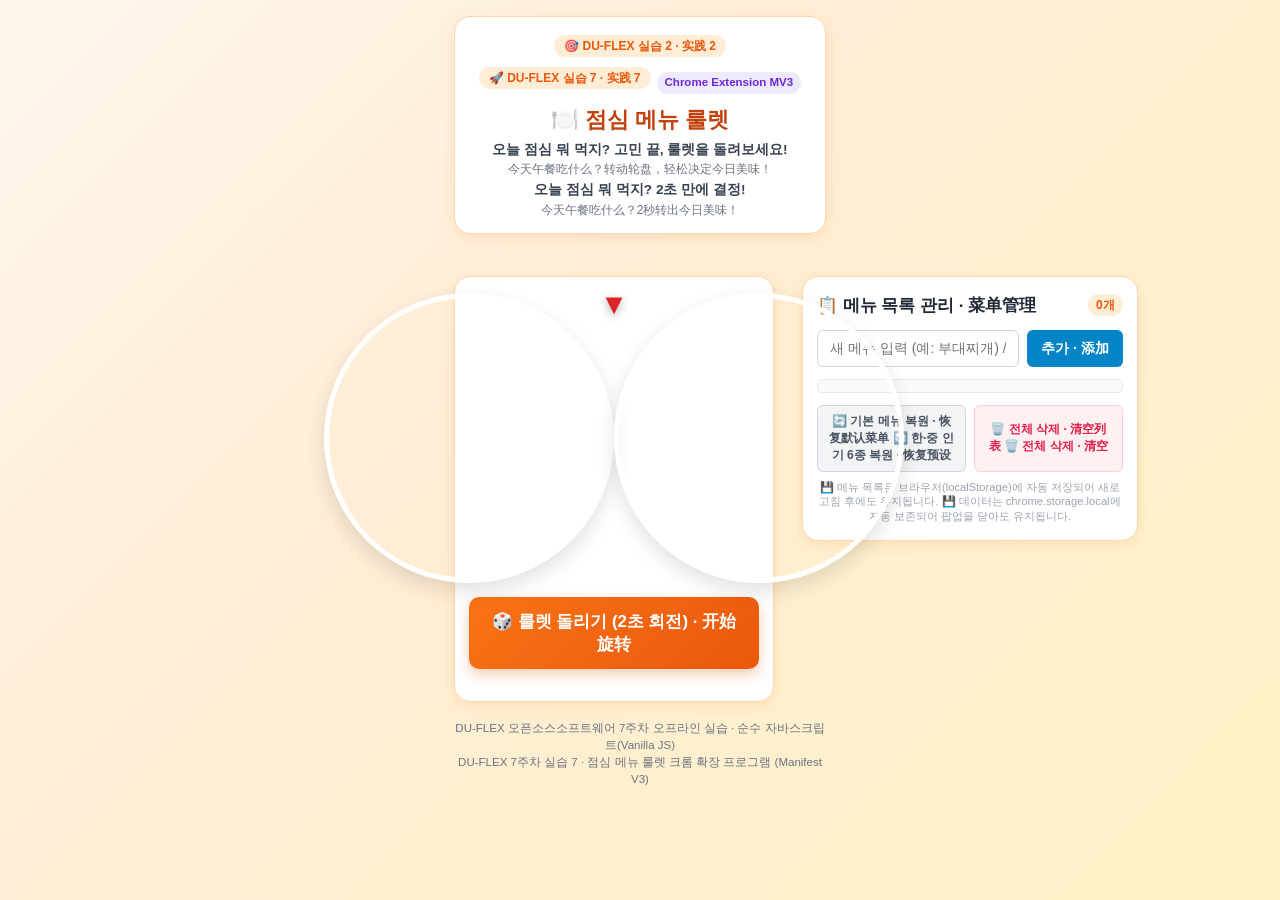
==== practice7/index.html @ 17f5cfd4 "feat: DU-FLEX Week 7 offline lab index portal and practices" ====
<!DOCTYPE html>
<html lang="ko">

<head>
  <meta charset="UTF-8">
  <meta name="viewport" content="width=device-width, initial-scale=1.0">
  <title>점심 메뉴 룰렛 | 午餐菜单轮盘</title>
  <title>점심 메뉴 룰렛 — 크롬 확장 프로그램 | 午餐轮盘扩展程序</title>
  <link rel="stylesheet" href="style.css">
</head>

<body>
  <div class="app-container">
    <div class="extension-container">
      <header class="app-header">
        <span class="badge">🎯 DU-FLEX 실습 2 · 实践 2</span>
        <div class="header-badge-row">
          <span class="badge">🚀 DU-FLEX 실습 7 · 实践 7</span>
          <span class="ext-badge">Chrome Extension MV3</span>
        </div>
        <h1>🍽️ 점심 메뉴 룰렛</h1>
        <p class="subtitle">오늘 점심 뭐 먹지? 고민 끝, 룰렛을 돌려보세요!</p>
        <p class="subtitle-zh">今天午餐吃什么？转动轮盘，轻松决定今日美味！</p>
        <p class="subtitle">오늘 점심 뭐 먹지? 2초 만에 결정!</p>
        <p class="subtitle-zh">今天午餐吃什么？2秒转出今日美味！</p>
      </header>

      <main class="main-content">
        <!-- 룰렛 영역 -->
        <section class="roulette-section">
          <div class="wheel-wrapper">
            <div class="pointer" aria-hidden="true">▼</div>
            <canvas id="wheelCanvas" width="420" height="420"></canvas>
            <canvas id="wheelCanvas" width="340" height="340"></canvas>
          </div>

          <button id="spinBtn" class="spin-button" type="button">
            🎲 룰렛 돌리기 (2초 회전) · 开始旋转
          </button>

          <!-- 결과 표시 카드 (기능 ②) -->
          <div id="resultCard" class="result-card hidden">
            <span class="result-label">🎉 오늘 추천 점심 메뉴 · 今日推荐午餐</span>
            <div id="resultText" class="result-text">---</div>
            <p class="result-desc">맛있게 드시고 든든한 하루 보내세요! / 祝您用餐愉快！</p>
            <p class="result-desc">맛있게 드시고 힘찬 하루 보내세요! / 祝您用餐愉快！</p>
          </div>
        </section>

        <!-- 메뉴 목록 관리 영역 (기능 ① & ③) -->
        <section class="menu-manager-section">
          <div class="manager-header">
            <h2>📋 메뉴 목록 관리 · 菜单管理</h2>
            <span id="menuCountBadge" class="count-badge">0개</span>
          </div>

          <!-- 메뉴 입력 폼 -->
          <form id="addMenuForm" class="add-form" onsubmit="return false;">
            <input type="text" id="menuInput" placeholder="새 메뉴 입력 (예: 부대찌개) / 输入新菜品"
              placeholder="메뉴명 입력 (예: 마라탕) / 输入菜品" maxlength="20" autocomplete="off" required />
            <button type="submit" id="addBtn" class="add-button">추가 · 添加</button>
          </form>

          <!-- 메뉴 목록 -->
          <div class="menu-list-container">
            <ul id="menuList" class="menu-list">
              <!-- 동적으로 렌더링 -->
            </ul>
          </div>

          <!-- 보조 버튼들 -->
          <!-- 관리 버튼 -->
          <div class="actions-footer">
            <button id="resetPresetBtn" class="secondary-btn" type="button">
              🔄 기본 메뉴 복원 · 恢复默认菜单
              🔄 한·중 인기 6종 복원 · 恢复预设
            </button>
            <button id="clearAllBtn" class="danger-btn" type="button">
              🗑️ 전체 삭제 · 清空列表
              🗑️ 전체 삭제 · 清空
            </button>
          </div>
          <p class="storage-notice">
            💾 메뉴 목록은 브라우저(localStorage)에 자동 저장되어 새로고침 후에도 유지됩니다.
            💾 데이터는 chrome.storage.local에 자동 보존되어 팝업을 닫아도 유지됩니다.
          </p>
        </section>
      </main>

      <footer class="app-footer">
        <p>DU-FLEX 오픈소스소프트웨어 7주차 오프라인 실습 · 순수 자바스크립트(Vanilla JS)</p>
        <p>DU-FLEX 7주차 실습 7 · 점심 메뉴 룰렛 크롬 확장 프로그램 (Manifest V3)</p>
      </footer>
    </div>

    <script src="app.js"></script>
</body>

</html>
---- practice7/style.css ----
/* ==========================================================================
   DU-FLEX 7주차 실습 2: 점심 메뉴 룰렛 (style.css)
   DU-FLEX 第7周实践 2：午餐菜单轮盘
   DU-FLEX 7주차 실습 7: 점심 메뉴 룰렛 크롬 확장 프로그램 (style.css)
   DU-FLEX 第7周实践 7：午餐菜单轮盘 Chrome扩展程序 (Manifest V3)
   ========================================================================== */

:root {
  --primary: #f97316;
  --primary-dark: #ea580c;
  --primary-light: #ffedd5;
  --accent: #0284c7;
  --bg-gradient: linear-gradient(135deg, #fff7ed 0%, #ffedd5 40%, #fef3c7 100%);
  --surface: #ffffff;
  --surface-border: #fed7aa;
  --text-main: #1f2937;
  --text-muted: #6b7280;
  --radius-lg: 20px;
  --radius-md: 12px;
  --radius-sm: 8px;
  --shadow: 0 10px 25px -5px rgba(249, 115, 22, 0.15), 0 8px 10px -6px rgba(0, 0, 0, 0.05);
  --shadow-lg: 0 20px 35px -10px rgba(249, 115, 22, 0.25);
  --radius-lg: 16px;
  --radius-md: 10px;
  --radius-sm: 6px;
  --shadow: 0 4px 14px rgba(249, 115, 22, 0.12);
}

* {
  box-sizing: border-box;
  margin: 0;
  padding: 0;
}

body {
  width: 400px;
  margin: 0 auto;
  font-family: -apple-system, BlinkMacSystemFont, "Segoe UI", Roboto, "Noto Sans KR", "Apple SD Gothic Neo", "Microsoft YaHei", sans-serif;
  background: var(--bg-gradient);
  background-attachment: fixed;
  color: var(--text-main);
  min-height: 100vh;
  padding: 24px 16px;
  line-height: 1.6;
  padding: 16px 14px;
  line-height: 1.5;
  user-select: none;
}

.app-container {
  max-width: 1020px;
  margin: 0 auto;

  .extension-container {
    display: flex;
    flex-direction: column;
    gap: 14px;
  }

  /* Header */
  .app-header {
    text-align: center;
    background: var(--surface);
    border: 1px solid var(--surface-border);
    border-radius: var(--radius-lg);
    padding: 32px 20px 24px;
    margin-bottom: 28px;
    padding: 16px 12px 14px;
    box-shadow: var(--shadow);
  }

  .header-badge-row {
    display: flex;
    align-items: center;
    justify-content: center;
    gap: 6px;
    margin-bottom: 8px;
  }

  .badge {
    display: inline-block;
    background: var(--primary-light);
    color: var(--primary-dark);
    font-weight: 700;
    font-size: 0.85rem;
    padding: 4px 14px;
    font-size: 0.75rem;
    padding: 2px 10px;
    border-radius: 9999px;
    margin-bottom: 10px;
  }

  .ext-badge {
    display: inline-block;
    background: #ede9fe;
    color: #6d28d9;
    font-weight: 700;
    font-size: 0.72rem;
    padding: 2px 8px;
    border-radius: 9999px;
  }

  .app-header h1 {
    font-size: clamp(1.8rem, 4vw, 2.4rem);
    font-size: 1.4rem;
    font-weight: 800;
    color: #c2410c;
    margin-bottom: 6px;
    line-height: 1.2;
  }

  .subtitle {
    font-size: 1.05rem;
    font-size: 0.85rem;
    font-weight: 600;
    color: #374151;
    margin-top: 2px;
  }

  .subtitle-zh {
    font-size: 0.9rem;
    font-size: 0.75rem;
    color: var(--text-muted);
  }

  /* Main Grid Layout */
  .main-content {
    display: grid;
    grid-template-columns: 1fr 1fr;
    gap: 28px;
    align-items: start;
  }

  /* Left: Roulette Wheel Section */
  /* Roulette Wheel Section */
  .roulette-section {
    background: var(--surface);
    border: 1px solid var(--surface-border);
    border-radius: var(--radius-lg);
    padding: 28px 20px;
    padding: 16px 14px;
    box-shadow: var(--shadow);
    display: flex;
    flex-direction: column;
    align-items: center;
    text-align: center;
  }

  .wheel-wrapper {
    position: relative;
    width: 100%;
    max-width: 380px;
    aspect-ratio: 1;
    display: flex;
    align-items: center;
    justify-content: center;
    margin-bottom: 20px;
    width: 290px;
    height: 290px;
    margin-bottom: 14px;
  }

  .pointer {
    position: absolute;
    top: -12px;
    top: -10px;
    left: 50%;
    transform: translateX(-50%);
    font-size: 2.2rem;
    font-size: 1.8rem;
    color: #dc2626;
    z-index: 10;
    filter: drop-shadow(0 4px 6px rgba(0, 0, 0, 0.3));
    filter: drop-shadow(0 3px 5px rgba(0, 0, 0, 0.3));
    pointer-events: none;
    animation: bounce 1.2s infinite ease-in-out;
  }

  @keyframes bounce {

    0%,
    100% {
      transform: translateX(-50%) translateY(0);
    }

    50% {
      transform: translateX(-50%) translateY(4px);
    }

    50% {
      transform: translateX(-50%) translateY(3px);
    }
  }

  #wheelCanvas {
    width: 100%;
    height: 100%;
    border-radius: 50%;
    box-shadow: 0 10px 30px rgba(0, 0, 0, 0.12), inset 0 0 0 6px #ffffff;
    box-shadow: 0 8px 20px rgba(0, 0, 0, 0.12), inset 0 0 0 5px #ffffff;
    display: block;
  }

  .spin-button {
    width: 100%;
    max-width: 340px;
    padding: 16px 24px;
    font-size: 1.15rem;
    padding: 13px 18px;
    font-size: 1.05rem;
    font-weight: 700;
    color: #ffffff;
    background: linear-gradient(135deg, #f97316, #ea580c);
    border: none;
    border-radius: var(--radius-md);
    box-shadow: 0 8px 18px rgba(234, 88, 12, 0.35);
    box-shadow: 0 6px 14px rgba(234, 88, 12, 0.3);
    cursor: pointer;
    transition: transform 0.15s ease, box-shadow 0.15s ease, filter 0.15s ease;
    margin-bottom: 16px;
    transition: transform 0.15s ease, filter 0.15s ease;
  }

  .spin-button:hover:not(:disabled) {
    transform: translateY(-2px);
    box-shadow: 0 12px 24px rgba(234, 88, 12, 0.45);
    filter: brightness(1.05);
    transform: translateY(-1px);
  }

  .spin-button:active:not(:disabled) {
    transform: translateY(1px);
  }

  .spin-button:disabled {
    opacity: 0.6;
    cursor: not-allowed;
    transform: none;
  }

  /* Result Card */
  .result-card {
    width: 100%;
    max-width: 340px;
    background: linear-gradient(135deg, #fef3c7, #fde68a);
    border: 2px solid #f59e0b;
    border-radius: var(--radius-md);
    padding: 18px 16px;
    box-shadow: 0 8px 20px rgba(245, 158, 11, 0.25);
    animation: popIn 0.35s cubic-bezier(0.175, 0.885, 0.32, 1.275);
    padding: 14px 12px;
    margin-top: 12px;
    box-shadow: 0 6px 16px rgba(245, 158, 11, 0.2);
    animation: popIn 0.3s cubic-bezier(0.175, 0.885, 0.32, 1.275);
  }

  .result-card.hidden {
    display: none;
  }

  @keyframes popIn {
    from {
      opacity: 0;
      transform: scale(0.85);
    }

    from {
      opacity: 0;
      transform: scale(0.9);
    }

    to {
      opacity: 1;
      transform: scale(1);
    }
  }

  .result-label {
    display: block;
    font-size: 0.82rem;
    font-size: 0.72rem;
    font-weight: 700;
    color: #92400e;
    text-transform: uppercase;
    margin-bottom: 4px;
    margin-bottom: 2px;
  }

  .result-text {
    font-size: 1.9rem;
    font-size: 1.6rem;
    font-weight: 800;
    color: #b45309;
    letter-spacing: -0.02em;
    margin: 6px 0;
    text-shadow: 0 1px 2px rgba(0, 0, 0, 0.1);
    margin: 4px 0;
  }

  .result-desc {
    font-size: 0.82rem;
    font-size: 0.75rem;
    color: #78350f;
  }

  /* Right: Menu Manager Section */
  /* Menu Manager Section */
  .menu-manager-section {
    background: var(--surface);
    border: 1px solid var(--surface-border);
    border-radius: var(--radius-lg);
    padding: 28px 22px;
    padding: 16px 14px;
    box-shadow: var(--shadow);
    display: flex;
    flex-direction: column;
  }

  .manager-header {
    display: flex;
    align-items: center;
    justify-content: space-between;
    margin-bottom: 18px;
    margin-bottom: 12px;
  }

  .manager-header h2 {
    font-size: 1.25rem;
    font-size: 1.05rem;
    font-weight: 700;
    color: #1f2937;
  }

  .count-badge {
    background: var(--primary-light);
    color: var(--primary-dark);
    font-size: 0.82rem;
    font-size: 0.75rem;
    font-weight: 700;
    padding: 3px 10px;
    padding: 2px 8px;
    border-radius: 9999px;
  }

  /* Add Form */
  .add-form {
    display: flex;
    gap: 10px;
    margin-bottom: 20px;
    gap: 8px;
    margin-bottom: 12px;
  }

  .add-form input {
    flex: 1;
    padding: 12px 14px;
    font-size: 0.95rem;
    padding: 9px 12px;
    font-size: 0.88rem;
    border: 1.5px solid #d1d5db;
    border-radius: var(--radius-sm);
    outline: none;
    transition: border-color 0.2s ease, box-shadow 0.2s ease;
  }

  .add-form input:focus {
    border-color: var(--primary);
    box-shadow: 0 0 0 3px rgba(249, 115, 22, 0.2);
    box-shadow: 0 0 0 2px rgba(249, 115, 22, 0.2);
  }

  .add-button {
    padding: 12px 20px;
    font-size: 0.95rem;
    padding: 9px 14px;
    font-size: 0.88rem;
    font-weight: 700;
    background: var(--accent);
    color: #ffffff;
    border: none;
    border-radius: var(--radius-sm);
    cursor: pointer;
    white-space: nowrap;
    transition: background 0.15s ease;
  }

  .add-button:hover {
    background: #0369a1;
  }

  /* Menu List */
  .menu-list-container {
    max-height: 290px;
    max-height: 180px;
    overflow-y: auto;
    border: 1px solid #e5e7eb;
    border-radius: var(--radius-sm);
    padding: 8px;
    margin-bottom: 16px;
    padding: 6px;
    margin-bottom: 12px;
    background: #fafaf9;
  }

  .menu-list {
    list-style: none;
    display: flex;
    flex-direction: column;
    gap: 8px;
    gap: 6px;
  }

  .menu-item {
    display: flex;
    align-items: center;
    justify-content: space-between;
    background: #ffffff;
    border: 1px solid #e5e7eb;
    padding: 10px 14px;
    padding: 7px 10px;
    border-radius: var(--radius-sm);
    transition: background 0.15s ease, border-color 0.15s ease;
  }

  .menu-item:hover {
    border-color: #cbd5e1;
    background: #f8fafc;
  }

  .menu-name {
    font-size: 0.95rem;
    font-size: 0.86rem;
    font-weight: 600;
    color: #374151;
    display: flex;
    align-items: center;
    gap: 8px;
    gap: 6px;
  }

  .menu-dot {
    width: 10px;
    height: 10px;
    width: 8px;
    height: 8px;
    border-radius: 50%;
    display: inline-block;
  }

  .delete-btn {
    background: #fee2e2;
    color: #dc2626;
    border: none;
    padding: 4px 10px;
    font-size: 0.8rem;
    padding: 2px 7px;
    font-size: 0.72rem;
    font-weight: 700;
    border-radius: 6px;
    border-radius: 4px;
    cursor: pointer;
    transition: background 0.15s ease;
  }

  .delete-btn:hover {
    background: #fca5a5;
    color: #991b1b;
  }

  .empty-state {
    text-align: center;
    padding: 24px 16px;
    padding: 16px;
    color: #9ca3af;
    font-size: 0.9rem;
    font-size: 0.82rem;
  }

  /* Actions Footer */
  .actions-footer {
    display: flex;
    gap: 10px;
    margin-bottom: 12px;
    gap: 8px;
    margin-bottom: 8px;
  }

  .secondary-btn,
  .danger-btn {
    flex: 1;
    padding: 9px 12px;
    font-size: 0.82rem;
    padding: 7px 10px;
    font-size: 0.76rem;
    font-weight: 600;
    border-radius: var(--radius-sm);
    cursor: pointer;
    transition: background 0.15s ease;
    border: none;
  }

  .secondary-btn {
    background: #f3f4f6;
    color: #4b5563;
    border: 1px solid #d1d5db;
  }

  .secondary-btn:hover {
    background: #e5e7eb;
  }

  .danger-btn {
    background: #fff1f2;
    color: #e11d48;
    border: 1px solid #fecdd3;
  }

  .danger-btn:hover {
    background: #ffe4e6;
  }

  .storage-notice {
    font-size: 0.78rem;
    font-size: 0.7rem;
    color: #9ca3af;
    text-align: center;
    line-height: 1.4;
    line-height: 1.3;
  }

  /* App Footer */
  .app-footer {
    text-align: center;
    margin-top: 32px;
    font-size: 0.85rem;
    font-size: 0.72rem;
    color: var(--text-muted);
    margin-top: 4px;
  }

  /* Responsive */
  @media (max-width: 768px) {
    .main-content {
      grid-template-columns: 1fr;
      gap: 20px;
    }

    .wheel-wrapper {
      max-width: 320px;
    }
  }
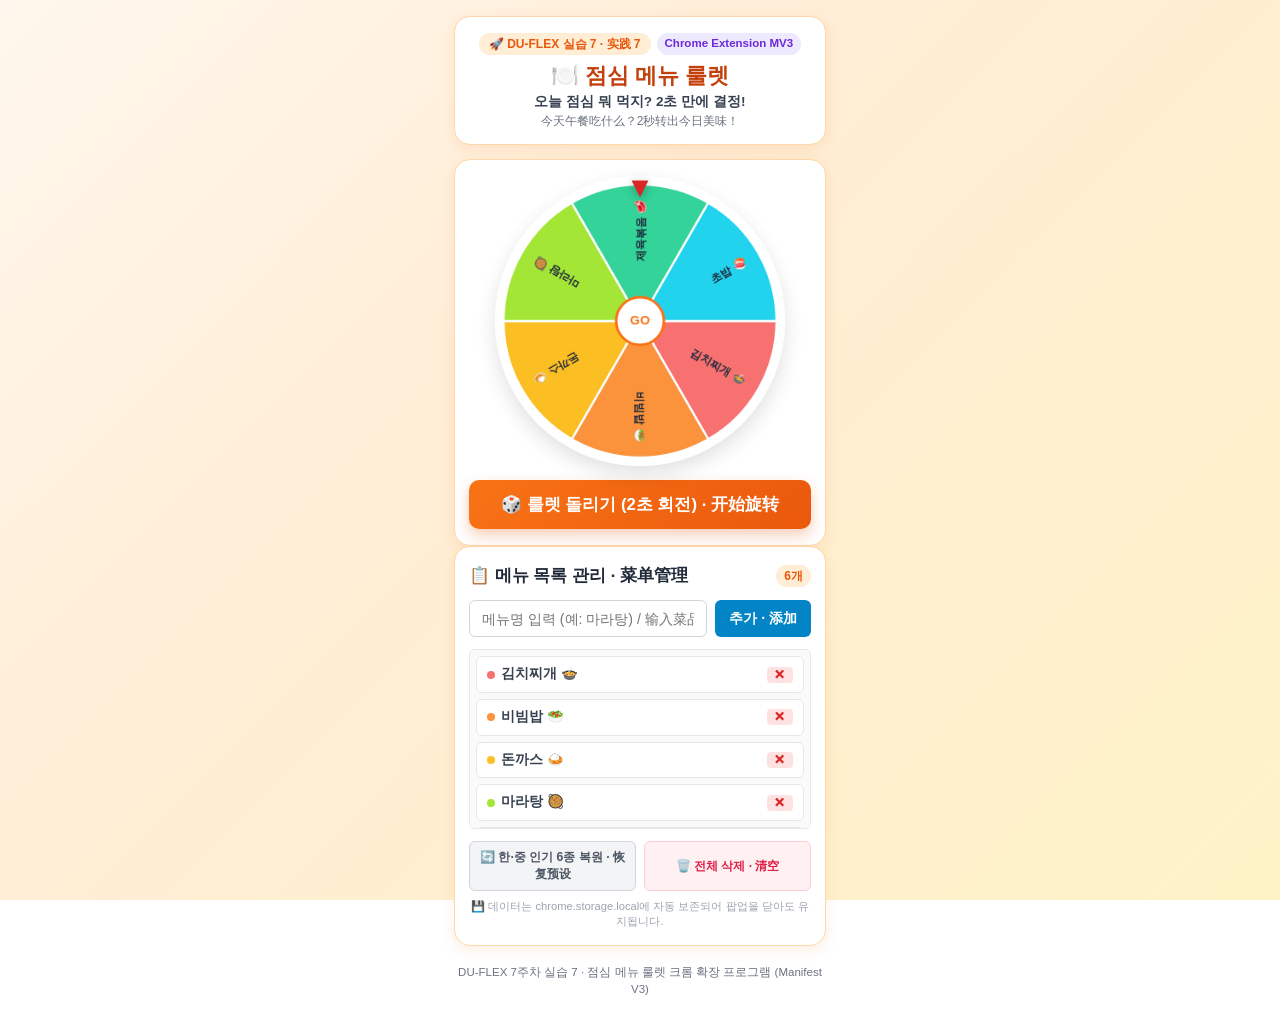
==== commit 73d670fa: "feat: complete practice6 and practice7 extension files" ====
--- a/practice7/index.html
+++ b/practice7/index.html
@@ -1,99 +1,90 @@
 <!DOCTYPE html>
 <html lang="ko">
-
 <head>
   <meta charset="UTF-8">
   <meta name="viewport" content="width=device-width, initial-scale=1.0">
-  <title>점심 메뉴 룰렛 | 午餐菜单轮盘</title>
   <title>점심 메뉴 룰렛 — 크롬 확장 프로그램 | 午餐轮盘扩展程序</title>
   <link rel="stylesheet" href="style.css">
 </head>
+<body>
+  <div class="extension-container">
+    <header class="app-header">
+      <div class="header-badge-row">
+        <span class="badge">🚀 DU-FLEX 실습 7 · 实践 7</span>
+        <span class="ext-badge">Chrome Extension MV3</span>
+      </div>
+      <h1>🍽️ 점심 메뉴 룰렛</h1>
+      <p class="subtitle">오늘 점심 뭐 먹지? 2초 만에 결정!</p>
+      <p class="subtitle-zh">今天午餐吃什么？2秒转出今日美味！</p>
+    </header>
 
-<body>
-  <div class="app-container">
-    <div class="extension-container">
-      <header class="app-header">
-        <span class="badge">🎯 DU-FLEX 실습 2 · 实践 2</span>
-        <div class="header-badge-row">
-          <span class="badge">🚀 DU-FLEX 실습 7 · 实践 7</span>
-          <span class="ext-badge">Chrome Extension MV3</span>
+    <main class="main-content">
+      <!-- 룰렛 영역 -->
+      <section class="roulette-section">
+        <div class="wheel-wrapper">
+          <div class="pointer" aria-hidden="true">▼</div>
+          <canvas id="wheelCanvas" width="340" height="340"></canvas>
         </div>
-        <h1>🍽️ 점심 메뉴 룰렛</h1>
-        <p class="subtitle">오늘 점심 뭐 먹지? 고민 끝, 룰렛을 돌려보세요!</p>
-        <p class="subtitle-zh">今天午餐吃什么？转动轮盘，轻松决定今日美味！</p>
-        <p class="subtitle">오늘 점심 뭐 먹지? 2초 만에 결정!</p>
-        <p class="subtitle-zh">今天午餐吃什么？2秒转出今日美味！</p>
-      </header>
 
-      <main class="main-content">
-        <!-- 룰렛 영역 -->
-        <section class="roulette-section">
-          <div class="wheel-wrapper">
-            <div class="pointer" aria-hidden="true">▼</div>
-            <canvas id="wheelCanvas" width="420" height="420"></canvas>
-            <canvas id="wheelCanvas" width="340" height="340"></canvas>
-          </div>
+        <button id="spinBtn" class="spin-button" type="button">
+          🎲 룰렛 돌리기 (2초 회전) · 开始旋转
+        </button>
 
-          <button id="spinBtn" class="spin-button" type="button">
-            🎲 룰렛 돌리기 (2초 회전) · 开始旋转
+        <!-- 결과 표시 카드 (기능 ②) -->
+        <div id="resultCard" class="result-card hidden">
+          <span class="result-label">🎉 오늘 추천 점심 메뉴 · 今日推荐午餐</span>
+          <div id="resultText" class="result-text">---</div>
+          <p class="result-desc">맛있게 드시고 힘찬 하루 보내세요! / 祝您用餐愉快！</p>
+        </div>
+      </section>
+
+      <!-- 메뉴 목록 관리 영역 (기능 ① & ③) -->
+      <section class="menu-manager-section">
+        <div class="manager-header">
+          <h2>📋 메뉴 목록 관리 · 菜单管理</h2>
+          <span id="menuCountBadge" class="count-badge">0개</span>
+        </div>
+
+        <!-- 메뉴 입력 폼 -->
+        <form id="addMenuForm" class="add-form" onsubmit="return false;">
+          <input
+            type="text"
+            id="menuInput"
+            placeholder="메뉴명 입력 (예: 마라탕) / 输入菜品"
+            maxlength="20"
+            autocomplete="off"
+            required
+          />
+          <button type="submit" id="addBtn" class="add-button">추가 · 添加</button>
+        </form>
+
+        <!-- 메뉴 목록 -->
+        <div class="menu-list-container">
+          <ul id="menuList" class="menu-list">
+            <!-- 동적으로 렌더링 -->
+          </ul>
+        </div>
+
+        <!-- 관리 버튼 -->
+        <div class="actions-footer">
+          <button id="resetPresetBtn" class="secondary-btn" type="button">
+            🔄 한·중 인기 6종 복원 · 恢复预设
           </button>
+          <button id="clearAllBtn" class="danger-btn" type="button">
+            🗑️ 전체 삭제 · 清空
+          </button>
+        </div>
+        <p class="storage-notice">
+          💾 데이터는 chrome.storage.local에 자동 보존되어 팝업을 닫아도 유지됩니다.
+        </p>
+      </section>
+    </main>
 
-          <!-- 결과 표시 카드 (기능 ②) -->
-          <div id="resultCard" class="result-card hidden">
-            <span class="result-label">🎉 오늘 추천 점심 메뉴 · 今日推荐午餐</span>
-            <div id="resultText" class="result-text">---</div>
-            <p class="result-desc">맛있게 드시고 든든한 하루 보내세요! / 祝您用餐愉快！</p>
-            <p class="result-desc">맛있게 드시고 힘찬 하루 보내세요! / 祝您用餐愉快！</p>
-          </div>
-        </section>
+    <footer class="app-footer">
+      <p>DU-FLEX 7주차 실습 7 · 점심 메뉴 룰렛 크롬 확장 프로그램 (Manifest V3)</p>
+    </footer>
+  </div>
 
-        <!-- 메뉴 목록 관리 영역 (기능 ① & ③) -->
-        <section class="menu-manager-section">
-          <div class="manager-header">
-            <h2>📋 메뉴 목록 관리 · 菜单管理</h2>
-            <span id="menuCountBadge" class="count-badge">0개</span>
-          </div>
-
-          <!-- 메뉴 입력 폼 -->
-          <form id="addMenuForm" class="add-form" onsubmit="return false;">
-            <input type="text" id="menuInput" placeholder="새 메뉴 입력 (예: 부대찌개) / 输入新菜品"
-              placeholder="메뉴명 입력 (예: 마라탕) / 输入菜品" maxlength="20" autocomplete="off" required />
-            <button type="submit" id="addBtn" class="add-button">추가 · 添加</button>
-          </form>
-
-          <!-- 메뉴 목록 -->
-          <div class="menu-list-container">
-            <ul id="menuList" class="menu-list">
-              <!-- 동적으로 렌더링 -->
-            </ul>
-          </div>
-
-          <!-- 보조 버튼들 -->
-          <!-- 관리 버튼 -->
-          <div class="actions-footer">
-            <button id="resetPresetBtn" class="secondary-btn" type="button">
-              🔄 기본 메뉴 복원 · 恢复默认菜单
-              🔄 한·중 인기 6종 복원 · 恢复预设
-            </button>
-            <button id="clearAllBtn" class="danger-btn" type="button">
-              🗑️ 전체 삭제 · 清空列表
-              🗑️ 전체 삭제 · 清空
-            </button>
-          </div>
-          <p class="storage-notice">
-            💾 메뉴 목록은 브라우저(localStorage)에 자동 저장되어 새로고침 후에도 유지됩니다.
-            💾 데이터는 chrome.storage.local에 자동 보존되어 팝업을 닫아도 유지됩니다.
-          </p>
-        </section>
-      </main>
-
-      <footer class="app-footer">
-        <p>DU-FLEX 오픈소스소프트웨어 7주차 오프라인 실습 · 순수 자바스크립트(Vanilla JS)</p>
-        <p>DU-FLEX 7주차 실습 7 · 점심 메뉴 룰렛 크롬 확장 프로그램 (Manifest V3)</p>
-      </footer>
-    </div>
-
-    <script src="app.js"></script>
+  <script src="app.js"></script>
 </body>
-
-</html>+</html>
--- a/practice7/style.css
+++ b/practice7/style.css
@@ -1,6 +1,4 @@
 /* ==========================================================================
-   DU-FLEX 7주차 실습 2: 점심 메뉴 룰렛 (style.css)
-   DU-FLEX 第7周实践 2：午餐菜单轮盘
    DU-FLEX 7주차 실습 7: 점심 메뉴 룰렛 크롬 확장 프로그램 (style.css)
    DU-FLEX 第7周实践 7：午餐菜单轮盘 Chrome扩展程序 (Manifest V3)
    ========================================================================== */
@@ -15,11 +13,6 @@
   --surface-border: #fed7aa;
   --text-main: #1f2937;
   --text-muted: #6b7280;
-  --radius-lg: 20px;
-  --radius-md: 12px;
-  --radius-sm: 8px;
-  --shadow: 0 10px 25px -5px rgba(249, 115, 22, 0.15), 0 8px 10px -6px rgba(0, 0, 0, 0.05);
-  --shadow-lg: 0 20px 35px -10px rgba(249, 115, 22, 0.25);
   --radius-lg: 16px;
   --radius-md: 10px;
   --radius-sm: 6px;
@@ -39,513 +32,372 @@
   background: var(--bg-gradient);
   background-attachment: fixed;
   color: var(--text-main);
-  min-height: 100vh;
-  padding: 24px 16px;
-  line-height: 1.6;
   padding: 16px 14px;
   line-height: 1.5;
   user-select: none;
 }
 
-.app-container {
-  max-width: 1020px;
-  margin: 0 auto;
-
-  .extension-container {
-    display: flex;
-    flex-direction: column;
-    gap: 14px;
-  }
-
-  /* Header */
-  .app-header {
-    text-align: center;
-    background: var(--surface);
-    border: 1px solid var(--surface-border);
-    border-radius: var(--radius-lg);
-    padding: 32px 20px 24px;
-    margin-bottom: 28px;
-    padding: 16px 12px 14px;
-    box-shadow: var(--shadow);
-  }
-
-  .header-badge-row {
-    display: flex;
-    align-items: center;
-    justify-content: center;
-    gap: 6px;
-    margin-bottom: 8px;
-  }
-
-  .badge {
-    display: inline-block;
-    background: var(--primary-light);
-    color: var(--primary-dark);
-    font-weight: 700;
-    font-size: 0.85rem;
-    padding: 4px 14px;
-    font-size: 0.75rem;
-    padding: 2px 10px;
-    border-radius: 9999px;
-    margin-bottom: 10px;
-  }
-
-  .ext-badge {
-    display: inline-block;
-    background: #ede9fe;
-    color: #6d28d9;
-    font-weight: 700;
-    font-size: 0.72rem;
-    padding: 2px 8px;
-    border-radius: 9999px;
-  }
-
-  .app-header h1 {
-    font-size: clamp(1.8rem, 4vw, 2.4rem);
-    font-size: 1.4rem;
-    font-weight: 800;
-    color: #c2410c;
-    margin-bottom: 6px;
-    line-height: 1.2;
-  }
-
-  .subtitle {
-    font-size: 1.05rem;
-    font-size: 0.85rem;
-    font-weight: 600;
-    color: #374151;
-    margin-top: 2px;
-  }
-
-  .subtitle-zh {
-    font-size: 0.9rem;
-    font-size: 0.75rem;
-    color: var(--text-muted);
-  }
-
-  /* Main Grid Layout */
-  .main-content {
-    display: grid;
-    grid-template-columns: 1fr 1fr;
-    gap: 28px;
-    align-items: start;
-  }
-
-  /* Left: Roulette Wheel Section */
-  /* Roulette Wheel Section */
-  .roulette-section {
-    background: var(--surface);
-    border: 1px solid var(--surface-border);
-    border-radius: var(--radius-lg);
-    padding: 28px 20px;
-    padding: 16px 14px;
-    box-shadow: var(--shadow);
-    display: flex;
-    flex-direction: column;
-    align-items: center;
-    text-align: center;
-  }
-
-  .wheel-wrapper {
-    position: relative;
-    width: 100%;
-    max-width: 380px;
-    aspect-ratio: 1;
-    display: flex;
-    align-items: center;
-    justify-content: center;
-    margin-bottom: 20px;
-    width: 290px;
-    height: 290px;
-    margin-bottom: 14px;
-  }
-
-  .pointer {
-    position: absolute;
-    top: -12px;
-    top: -10px;
-    left: 50%;
-    transform: translateX(-50%);
-    font-size: 2.2rem;
-    font-size: 1.8rem;
-    color: #dc2626;
-    z-index: 10;
-    filter: drop-shadow(0 4px 6px rgba(0, 0, 0, 0.3));
-    filter: drop-shadow(0 3px 5px rgba(0, 0, 0, 0.3));
-    pointer-events: none;
-    animation: bounce 1.2s infinite ease-in-out;
-  }
-
-  @keyframes bounce {
-
-    0%,
-    100% {
-      transform: translateX(-50%) translateY(0);
-    }
-
-    50% {
-      transform: translateX(-50%) translateY(4px);
-    }
-
-    50% {
-      transform: translateX(-50%) translateY(3px);
-    }
-  }
-
-  #wheelCanvas {
-    width: 100%;
-    height: 100%;
-    border-radius: 50%;
-    box-shadow: 0 10px 30px rgba(0, 0, 0, 0.12), inset 0 0 0 6px #ffffff;
-    box-shadow: 0 8px 20px rgba(0, 0, 0, 0.12), inset 0 0 0 5px #ffffff;
-    display: block;
-  }
-
-  .spin-button {
-    width: 100%;
-    max-width: 340px;
-    padding: 16px 24px;
-    font-size: 1.15rem;
-    padding: 13px 18px;
-    font-size: 1.05rem;
-    font-weight: 700;
-    color: #ffffff;
-    background: linear-gradient(135deg, #f97316, #ea580c);
-    border: none;
-    border-radius: var(--radius-md);
-    box-shadow: 0 8px 18px rgba(234, 88, 12, 0.35);
-    box-shadow: 0 6px 14px rgba(234, 88, 12, 0.3);
-    cursor: pointer;
-    transition: transform 0.15s ease, box-shadow 0.15s ease, filter 0.15s ease;
-    margin-bottom: 16px;
-    transition: transform 0.15s ease, filter 0.15s ease;
-  }
-
-  .spin-button:hover:not(:disabled) {
-    transform: translateY(-2px);
-    box-shadow: 0 12px 24px rgba(234, 88, 12, 0.45);
-    filter: brightness(1.05);
-    transform: translateY(-1px);
-  }
-
-  .spin-button:active:not(:disabled) {
-    transform: translateY(1px);
-  }
-
-  .spin-button:disabled {
-    opacity: 0.6;
-    cursor: not-allowed;
-    transform: none;
-  }
-
-  /* Result Card */
-  .result-card {
-    width: 100%;
-    max-width: 340px;
-    background: linear-gradient(135deg, #fef3c7, #fde68a);
-    border: 2px solid #f59e0b;
-    border-radius: var(--radius-md);
-    padding: 18px 16px;
-    box-shadow: 0 8px 20px rgba(245, 158, 11, 0.25);
-    animation: popIn 0.35s cubic-bezier(0.175, 0.885, 0.32, 1.275);
-    padding: 14px 12px;
-    margin-top: 12px;
-    box-shadow: 0 6px 16px rgba(245, 158, 11, 0.2);
-    animation: popIn 0.3s cubic-bezier(0.175, 0.885, 0.32, 1.275);
-  }
-
-  .result-card.hidden {
-    display: none;
-  }
-
-  @keyframes popIn {
-    from {
-      opacity: 0;
-      transform: scale(0.85);
-    }
-
-    from {
-      opacity: 0;
-      transform: scale(0.9);
-    }
-
-    to {
-      opacity: 1;
-      transform: scale(1);
-    }
-  }
-
-  .result-label {
-    display: block;
-    font-size: 0.82rem;
-    font-size: 0.72rem;
-    font-weight: 700;
-    color: #92400e;
-    text-transform: uppercase;
-    margin-bottom: 4px;
-    margin-bottom: 2px;
-  }
-
-  .result-text {
-    font-size: 1.9rem;
-    font-size: 1.6rem;
-    font-weight: 800;
-    color: #b45309;
-    letter-spacing: -0.02em;
-    margin: 6px 0;
-    text-shadow: 0 1px 2px rgba(0, 0, 0, 0.1);
-    margin: 4px 0;
-  }
-
-  .result-desc {
-    font-size: 0.82rem;
-    font-size: 0.75rem;
-    color: #78350f;
-  }
-
-  /* Right: Menu Manager Section */
-  /* Menu Manager Section */
-  .menu-manager-section {
-    background: var(--surface);
-    border: 1px solid var(--surface-border);
-    border-radius: var(--radius-lg);
-    padding: 28px 22px;
-    padding: 16px 14px;
-    box-shadow: var(--shadow);
-    display: flex;
-    flex-direction: column;
-  }
-
-  .manager-header {
-    display: flex;
-    align-items: center;
-    justify-content: space-between;
-    margin-bottom: 18px;
-    margin-bottom: 12px;
-  }
-
-  .manager-header h2 {
-    font-size: 1.25rem;
-    font-size: 1.05rem;
-    font-weight: 700;
-    color: #1f2937;
-  }
-
-  .count-badge {
-    background: var(--primary-light);
-    color: var(--primary-dark);
-    font-size: 0.82rem;
-    font-size: 0.75rem;
-    font-weight: 700;
-    padding: 3px 10px;
-    padding: 2px 8px;
-    border-radius: 9999px;
-  }
-
-  /* Add Form */
-  .add-form {
-    display: flex;
-    gap: 10px;
-    margin-bottom: 20px;
-    gap: 8px;
-    margin-bottom: 12px;
-  }
-
-  .add-form input {
-    flex: 1;
-    padding: 12px 14px;
-    font-size: 0.95rem;
-    padding: 9px 12px;
-    font-size: 0.88rem;
-    border: 1.5px solid #d1d5db;
-    border-radius: var(--radius-sm);
-    outline: none;
-    transition: border-color 0.2s ease, box-shadow 0.2s ease;
-  }
-
-  .add-form input:focus {
-    border-color: var(--primary);
-    box-shadow: 0 0 0 3px rgba(249, 115, 22, 0.2);
-    box-shadow: 0 0 0 2px rgba(249, 115, 22, 0.2);
-  }
-
-  .add-button {
-    padding: 12px 20px;
-    font-size: 0.95rem;
-    padding: 9px 14px;
-    font-size: 0.88rem;
-    font-weight: 700;
-    background: var(--accent);
-    color: #ffffff;
-    border: none;
-    border-radius: var(--radius-sm);
-    cursor: pointer;
-    white-space: nowrap;
-    transition: background 0.15s ease;
-  }
-
-  .add-button:hover {
-    background: #0369a1;
-  }
-
-  /* Menu List */
-  .menu-list-container {
-    max-height: 290px;
-    max-height: 180px;
-    overflow-y: auto;
-    border: 1px solid #e5e7eb;
-    border-radius: var(--radius-sm);
-    padding: 8px;
-    margin-bottom: 16px;
-    padding: 6px;
-    margin-bottom: 12px;
-    background: #fafaf9;
-  }
-
-  .menu-list {
-    list-style: none;
-    display: flex;
-    flex-direction: column;
-    gap: 8px;
-    gap: 6px;
-  }
-
-  .menu-item {
-    display: flex;
-    align-items: center;
-    justify-content: space-between;
-    background: #ffffff;
-    border: 1px solid #e5e7eb;
-    padding: 10px 14px;
-    padding: 7px 10px;
-    border-radius: var(--radius-sm);
-    transition: background 0.15s ease, border-color 0.15s ease;
-  }
-
-  .menu-item:hover {
-    border-color: #cbd5e1;
-    background: #f8fafc;
-  }
-
-  .menu-name {
-    font-size: 0.95rem;
-    font-size: 0.86rem;
-    font-weight: 600;
-    color: #374151;
-    display: flex;
-    align-items: center;
-    gap: 8px;
-    gap: 6px;
-  }
-
-  .menu-dot {
-    width: 10px;
-    height: 10px;
-    width: 8px;
-    height: 8px;
-    border-radius: 50%;
-    display: inline-block;
-  }
-
-  .delete-btn {
-    background: #fee2e2;
-    color: #dc2626;
-    border: none;
-    padding: 4px 10px;
-    font-size: 0.8rem;
-    padding: 2px 7px;
-    font-size: 0.72rem;
-    font-weight: 700;
-    border-radius: 6px;
-    border-radius: 4px;
-    cursor: pointer;
-    transition: background 0.15s ease;
-  }
-
-  .delete-btn:hover {
-    background: #fca5a5;
-    color: #991b1b;
-  }
-
-  .empty-state {
-    text-align: center;
-    padding: 24px 16px;
-    padding: 16px;
-    color: #9ca3af;
-    font-size: 0.9rem;
-    font-size: 0.82rem;
-  }
-
-  /* Actions Footer */
-  .actions-footer {
-    display: flex;
-    gap: 10px;
-    margin-bottom: 12px;
-    gap: 8px;
-    margin-bottom: 8px;
-  }
-
-  .secondary-btn,
-  .danger-btn {
-    flex: 1;
-    padding: 9px 12px;
-    font-size: 0.82rem;
-    padding: 7px 10px;
-    font-size: 0.76rem;
-    font-weight: 600;
-    border-radius: var(--radius-sm);
-    cursor: pointer;
-    transition: background 0.15s ease;
-    border: none;
-  }
-
-  .secondary-btn {
-    background: #f3f4f6;
-    color: #4b5563;
-    border: 1px solid #d1d5db;
-  }
-
-  .secondary-btn:hover {
-    background: #e5e7eb;
-  }
-
-  .danger-btn {
-    background: #fff1f2;
-    color: #e11d48;
-    border: 1px solid #fecdd3;
-  }
-
-  .danger-btn:hover {
-    background: #ffe4e6;
-  }
-
-  .storage-notice {
-    font-size: 0.78rem;
-    font-size: 0.7rem;
-    color: #9ca3af;
-    text-align: center;
-    line-height: 1.4;
-    line-height: 1.3;
-  }
-
-  /* App Footer */
-  .app-footer {
-    text-align: center;
-    margin-top: 32px;
-    font-size: 0.85rem;
-    font-size: 0.72rem;
-    color: var(--text-muted);
-    margin-top: 4px;
-  }
-
-  /* Responsive */
-  @media (max-width: 768px) {
-    .main-content {
-      grid-template-columns: 1fr;
-      gap: 20px;
-    }
-
-    .wheel-wrapper {
-      max-width: 320px;
-    }
-  }+.extension-container {
+  display: flex;
+  flex-direction: column;
+  gap: 14px;
+}
+
+/* Header */
+.app-header {
+  text-align: center;
+  background: var(--surface);
+  border: 1px solid var(--surface-border);
+  border-radius: var(--radius-lg);
+  padding: 16px 12px 14px;
+  box-shadow: var(--shadow);
+}
+
+.header-badge-row {
+  display: flex;
+  align-items: center;
+  justify-content: center;
+  gap: 6px;
+  margin-bottom: 8px;
+}
+
+.badge {
+  display: inline-block;
+  background: var(--primary-light);
+  color: var(--primary-dark);
+  font-weight: 700;
+  font-size: 0.75rem;
+  padding: 2px 10px;
+  border-radius: 9999px;
+}
+
+.ext-badge {
+  display: inline-block;
+  background: #ede9fe;
+  color: #6d28d9;
+  font-weight: 700;
+  font-size: 0.72rem;
+  padding: 2px 8px;
+  border-radius: 9999px;
+}
+
+.app-header h1 {
+  font-size: 1.4rem;
+  font-weight: 800;
+  color: #c2410c;
+  line-height: 1.2;
+}
+
+.subtitle {
+  font-size: 0.85rem;
+  font-weight: 600;
+  color: #374151;
+  margin-top: 2px;
+}
+
+.subtitle-zh {
+  font-size: 0.75rem;
+  color: var(--text-muted);
+}
+
+/* Roulette Wheel Section */
+.roulette-section {
+  background: var(--surface);
+  border: 1px solid var(--surface-border);
+  border-radius: var(--radius-lg);
+  padding: 16px 14px;
+  box-shadow: var(--shadow);
+  display: flex;
+  flex-direction: column;
+  align-items: center;
+  text-align: center;
+}
+
+.wheel-wrapper {
+  position: relative;
+  width: 290px;
+  height: 290px;
+  margin-bottom: 14px;
+}
+
+.pointer {
+  position: absolute;
+  top: -10px;
+  left: 50%;
+  transform: translateX(-50%);
+  font-size: 1.8rem;
+  color: #dc2626;
+  z-index: 10;
+  filter: drop-shadow(0 3px 5px rgba(0, 0, 0, 0.3));
+  pointer-events: none;
+  animation: bounce 1.2s infinite ease-in-out;
+}
+
+@keyframes bounce {
+  0%, 100% { transform: translateX(-50%) translateY(0); }
+  50% { transform: translateX(-50%) translateY(3px); }
+}
+
+#wheelCanvas {
+  width: 100%;
+  height: 100%;
+  border-radius: 50%;
+  box-shadow: 0 8px 20px rgba(0, 0, 0, 0.12), inset 0 0 0 5px #ffffff;
+  display: block;
+}
+
+.spin-button {
+  width: 100%;
+  padding: 13px 18px;
+  font-size: 1.05rem;
+  font-weight: 700;
+  color: #ffffff;
+  background: linear-gradient(135deg, #f97316, #ea580c);
+  border: none;
+  border-radius: var(--radius-md);
+  box-shadow: 0 6px 14px rgba(234, 88, 12, 0.3);
+  cursor: pointer;
+  transition: transform 0.15s ease, filter 0.15s ease;
+}
+
+.spin-button:hover:not(:disabled) {
+  filter: brightness(1.05);
+  transform: translateY(-1px);
+}
+
+.spin-button:disabled {
+  opacity: 0.6;
+  cursor: not-allowed;
+  transform: none;
+}
+
+/* Result Card */
+.result-card {
+  width: 100%;
+  background: linear-gradient(135deg, #fef3c7, #fde68a);
+  border: 2px solid #f59e0b;
+  border-radius: var(--radius-md);
+  padding: 14px 12px;
+  margin-top: 12px;
+  box-shadow: 0 6px 16px rgba(245, 158, 11, 0.2);
+  animation: popIn 0.3s cubic-bezier(0.175, 0.885, 0.32, 1.275);
+}
+
+.result-card.hidden {
+  display: none;
+}
+
+@keyframes popIn {
+  from { opacity: 0; transform: scale(0.9); }
+  to { opacity: 1; transform: scale(1); }
+}
+
+.result-label {
+  display: block;
+  font-size: 0.72rem;
+  font-weight: 700;
+  color: #92400e;
+  text-transform: uppercase;
+  margin-bottom: 2px;
+}
+
+.result-text {
+  font-size: 1.6rem;
+  font-weight: 800;
+  color: #b45309;
+  letter-spacing: -0.02em;
+  margin: 4px 0;
+}
+
+.result-desc {
+  font-size: 0.75rem;
+  color: #78350f;
+}
+
+/* Menu Manager Section */
+.menu-manager-section {
+  background: var(--surface);
+  border: 1px solid var(--surface-border);
+  border-radius: var(--radius-lg);
+  padding: 16px 14px;
+  box-shadow: var(--shadow);
+  display: flex;
+  flex-direction: column;
+}
+
+.manager-header {
+  display: flex;
+  align-items: center;
+  justify-content: space-between;
+  margin-bottom: 12px;
+}
+
+.manager-header h2 {
+  font-size: 1.05rem;
+  font-weight: 700;
+  color: #1f2937;
+}
+
+.count-badge {
+  background: var(--primary-light);
+  color: var(--primary-dark);
+  font-size: 0.75rem;
+  font-weight: 700;
+  padding: 2px 8px;
+  border-radius: 9999px;
+}
+
+/* Add Form */
+.add-form {
+  display: flex;
+  gap: 8px;
+  margin-bottom: 12px;
+}
+
+.add-form input {
+  flex: 1;
+  padding: 9px 12px;
+  font-size: 0.88rem;
+  border: 1.5px solid #d1d5db;
+  border-radius: var(--radius-sm);
+  outline: none;
+}
+
+.add-form input:focus {
+  border-color: var(--primary);
+  box-shadow: 0 0 0 2px rgba(249, 115, 22, 0.2);
+}
+
+.add-button {
+  padding: 9px 14px;
+  font-size: 0.88rem;
+  font-weight: 700;
+  background: var(--accent);
+  color: #ffffff;
+  border: none;
+  border-radius: var(--radius-sm);
+  cursor: pointer;
+  white-space: nowrap;
+}
+
+.add-button:hover {
+  background: #0369a1;
+}
+
+/* Menu List */
+.menu-list-container {
+  max-height: 180px;
+  overflow-y: auto;
+  border: 1px solid #e5e7eb;
+  border-radius: var(--radius-sm);
+  padding: 6px;
+  margin-bottom: 12px;
+  background: #fafaf9;
+}
+
+.menu-list {
+  list-style: none;
+  display: flex;
+  flex-direction: column;
+  gap: 6px;
+}
+
+.menu-item {
+  display: flex;
+  align-items: center;
+  justify-content: space-between;
+  background: #ffffff;
+  border: 1px solid #e5e7eb;
+  padding: 7px 10px;
+  border-radius: var(--radius-sm);
+}
+
+.menu-name {
+  font-size: 0.86rem;
+  font-weight: 600;
+  color: #374151;
+  display: flex;
+  align-items: center;
+  gap: 6px;
+}
+
+.menu-dot {
+  width: 8px;
+  height: 8px;
+  border-radius: 50%;
+  display: inline-block;
+}
+
+.delete-btn {
+  background: #fee2e2;
+  color: #dc2626;
+  border: none;
+  padding: 2px 7px;
+  font-size: 0.72rem;
+  font-weight: 700;
+  border-radius: 4px;
+  cursor: pointer;
+}
+
+.delete-btn:hover {
+  background: #fca5a5;
+}
+
+.empty-state {
+  text-align: center;
+  padding: 16px;
+  color: #9ca3af;
+  font-size: 0.82rem;
+}
+
+/* Actions Footer */
+.actions-footer {
+  display: flex;
+  gap: 8px;
+  margin-bottom: 8px;
+}
+
+.secondary-btn, .danger-btn {
+  flex: 1;
+  padding: 7px 10px;
+  font-size: 0.76rem;
+  font-weight: 600;
+  border-radius: var(--radius-sm);
+  cursor: pointer;
+  border: none;
+}
+
+.secondary-btn {
+  background: #f3f4f6;
+  color: #4b5563;
+  border: 1px solid #d1d5db;
+}
+
+.secondary-btn:hover {
+  background: #e5e7eb;
+}
+
+.danger-btn {
+  background: #fff1f2;
+  color: #e11d48;
+  border: 1px solid #fecdd3;
+}
+
+.danger-btn:hover {
+  background: #ffe4e6;
+}
+
+.storage-notice {
+  font-size: 0.7rem;
+  color: #9ca3af;
+  text-align: center;
+  line-height: 1.3;
+}
+
+/* App Footer */
+.app-footer {
+  text-align: center;
+  font-size: 0.72rem;
+  color: var(--text-muted);
+  margin-top: 4px;
+}
